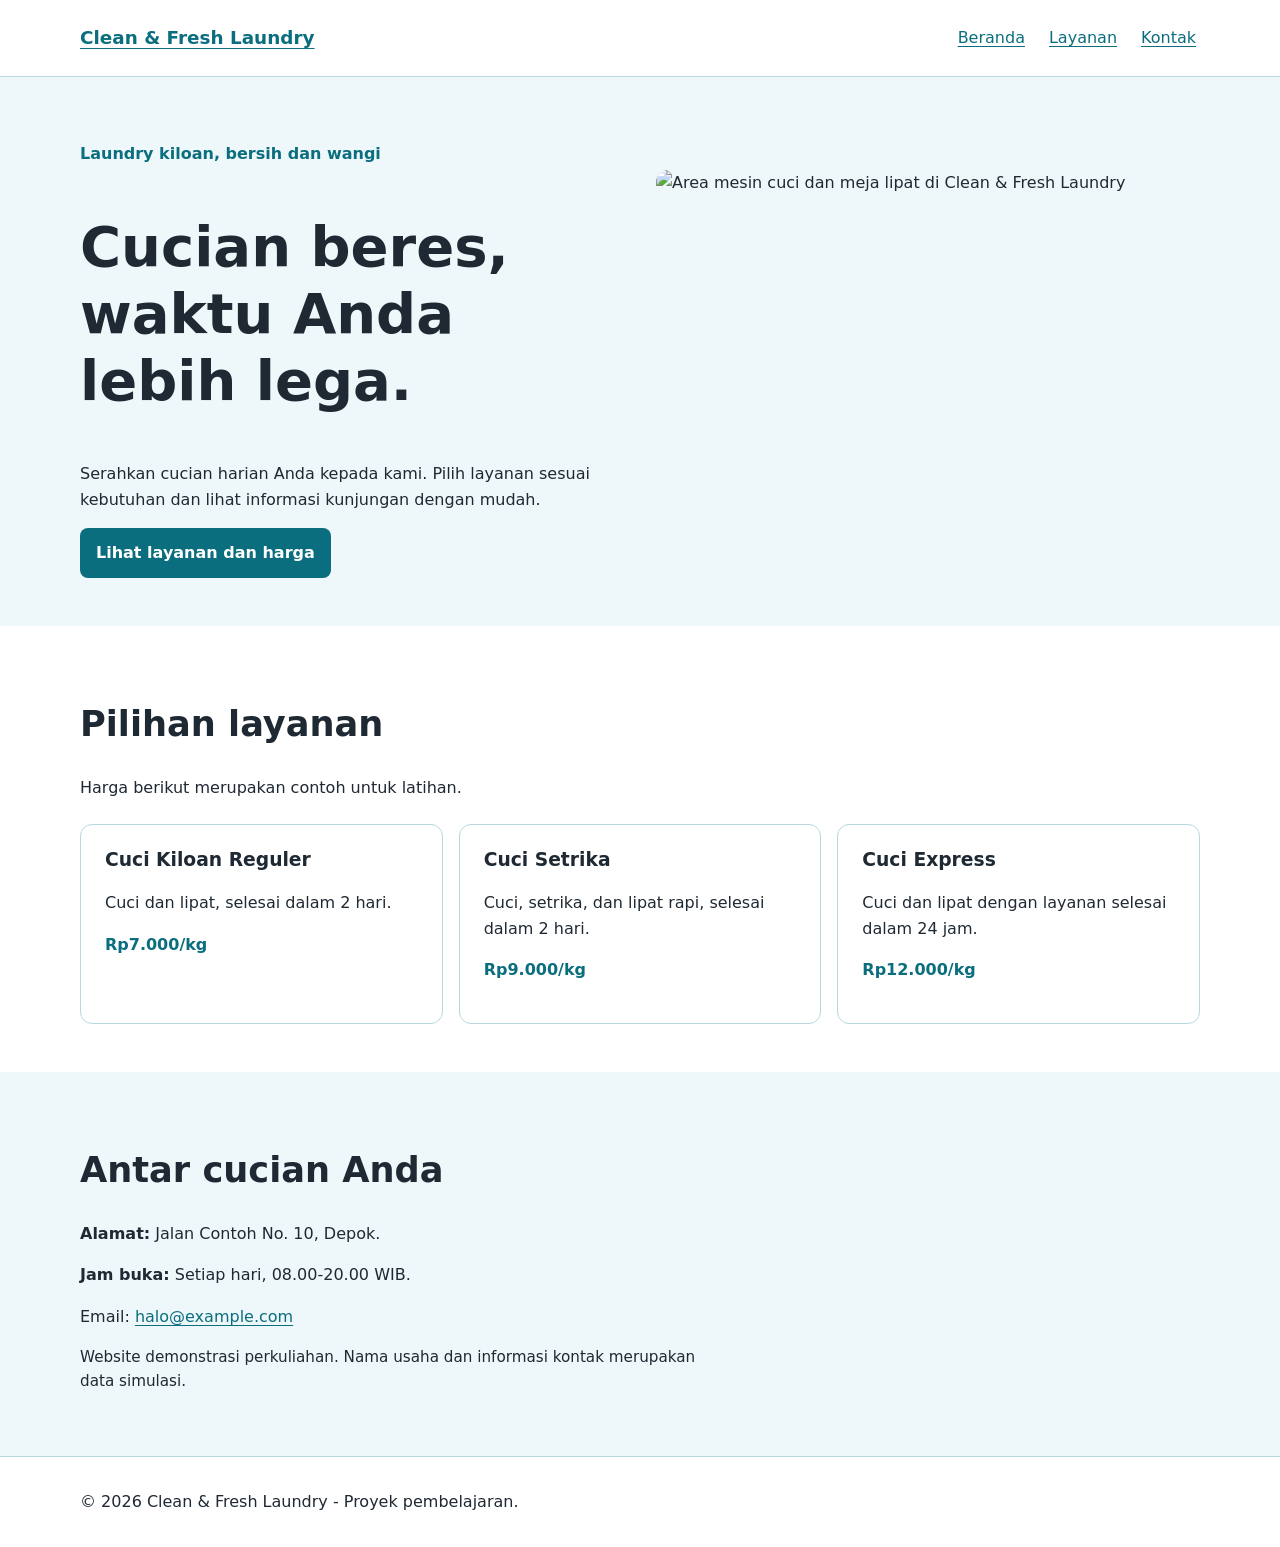
==== index.html @ 91923fb9 "first commit" ====
<!doctype html>
<html lang="id">
<head>
  <meta charset="utf-8">
  <meta name="viewport" content="width=device-width, initial-scale=1">
  <title>Clean &amp; Fresh Laundry | Layanan dan Kontak</title>
  <meta name="description" content="Layanan cuci kiloan, setrika, dan express
    dari Clean &amp; Fresh Laundry. Buka 08.00-20.00 WIB.">
  <link rel="stylesheet" href="base.css">
  <link rel="stylesheet" href="components.css">
</head>
<body>
  <a class="skip-link" href="#konten">Lewati navigasi ke konten utama</a>
 
  <header class="site-header">
    <div class="container site-header__inner">
      <a class="brand" href="#beranda">Clean &amp; Fresh Laundry</a>
      <nav aria-label="Navigasi utama">
        <ul class="nav-list">
          <li><a href="#beranda">Beranda</a></li>
          <li><a href="#katalog">Layanan</a></li>
          <li><a href="#kontak">Kontak</a></li>
        </ul>
      </nav>
    </div>
  </header>
 
  <main id="konten" tabindex="-1">
    <section id="beranda" class="section hero" aria-labelledby="judul-hero">
      <div class="container hero__grid">
        <div>
          <p class="eyebrow">Laundry kiloan, bersih dan wangi</p>
          <h1 id="judul-hero">Cucian beres, waktu Anda lebih lega.</h1>
          <p>Serahkan cucian harian Anda kepada kami. Pilih layanan sesuai
            kebutuhan dan lihat informasi kunjungan dengan mudah.</p>
          <a class="button" href="#katalog">Lihat layanan dan harga</a>
        </div>
        <img class="hero__image" src="assets/images/laundry.jpg"
          alt="Area mesin cuci dan meja lipat di Clean &amp; Fresh Laundry"
          width="1200" height="800">
      </div>
    </section>
 
    <section id="katalog" class="section" aria-labelledby="judul-katalog">
      <div class="container">
        <h2 id="judul-katalog">Pilihan layanan</h2>
        <p>Harga berikut merupakan contoh untuk latihan.</p>
        <div class="product-grid">
          <article class="product-card">
            <h3>Cuci Kiloan Reguler</h3>
            <p>Cuci dan lipat, selesai dalam 2 hari.</p>
            <p class="product-card__price">Rp7.000/kg</p>
          </article>
          <article class="product-card">
            <h3>Cuci Setrika</h3>
            <p>Cuci, setrika, dan lipat rapi, selesai dalam 2 hari.</p>
            <p class="product-card__price">Rp9.000/kg</p>
          </article>
          <article class="product-card">
            <h3>Cuci Express</h3>
            <p>Cuci dan lipat dengan layanan selesai dalam 24 jam.</p>
            <p class="product-card__price">Rp12.000/kg</p>
          </article>
        </div>
      </div>
    </section>
 
    <section id="kontak" class="section contact" aria-labelledby="judul-kontak">
      <div class="container">
        <h2 id="judul-kontak">Antar cucian Anda</h2>
        <p><strong>Alamat:</strong> Jalan Contoh No. 10, Depok.</p>
        <p><strong>Jam buka:</strong> Setiap hari, 08.00-20.00 WIB.</p>
        <address>Email: <a href="mailto:halo@example.com">halo@example.com</a></address>
        <p class="notice">Website demonstrasi perkuliahan. Nama usaha dan informasi
          kontak merupakan data simulasi.</p>
      </div>
    </section>
  </main>
 
  <footer class="site-footer">
    <div class="container">
      <p>&copy; 2026 Clean &amp; Fresh Laundry - Proyek pembelajaran.</p>
    </div>
  </footer>
</body>
</html>
---- base.css ----
:root {
  --color-text: #1f2933;
  --color-background: #ffffff;
  --color-brand: #0b6e7f;
  --color-soft: #eef7f9;
  --color-border: #b9d8de;
  --color-focus: #005fcc;
  --radius: 0.75rem;
}
* { box-sizing: border-box; }
body { margin: 0; color: var(--color-text); background: var(--color-background);
  font-family: system-ui, sans-serif; line-height: 1.6; overflow-wrap: break-word; }
h1, h2, h3 { line-height: 1.2; }
h1 { font-size: clamp(2rem, 5vw, 3.5rem); }
h2 { font-size: clamp(1.5rem, 3vw, 2.2rem); }
img { display: block; max-width: 100%; height: auto; }
a { color: var(--color-brand); text-underline-offset: 0.2em; }
a:focus-visible { outline: 3px solid var(--color-focus); outline-offset: 4px; }
address { font-style: normal; }
.container { width: min(100% - 2rem, 70rem); margin-inline: auto; }
.section { padding-block: 3rem; }
section[id] { scroll-margin-top: 1rem; }
.skip-link { position: absolute; top: 0.5rem; left: 0.5rem; z-index: 10; padding: 0.75rem;
  color: #ffffff; background: #1f2933; transform: translateY(-200%); }
.skip-link:focus { transform: translateY(0); }
---- components.css ----
.site-header { border-bottom: 1px solid var(--color-border); }
.site-header__inner { display: flex; flex-wrap: wrap; align-items: center;
  justify-content: space-between; gap: 1rem; padding-block: 1rem; }
.brand { font-size: 1.15rem; font-weight: 700; }
.nav-list { display: flex; flex-wrap: wrap; gap: 0.25rem 1rem; padding: 0; margin: 0; list-style: none; }
.nav-list a { display: inline-flex; align-items: center; min-height: 44px; padding-inline: 0.25rem; }
.hero { background: var(--color-soft); }
.hero__grid { display: grid; gap: 2rem; align-items: center; }
.hero__grid > * { min-width: 0; }
.eyebrow { color: var(--color-brand); font-weight: 700; }
.hero__image { width: 100%; border-radius: var(--radius); }
.button { display: inline-flex; align-items: center; justify-content: center; min-height: 44px;
  padding: 0.75rem 1rem; border-radius: 0.5rem; color: #ffffff; background: var(--color-brand);
  font-weight: 700; text-decoration: none; }
.button:hover { background: #084f5c; }
.product-grid { display: grid; gap: 1rem; margin-top: 1.5rem; }
.product-card { padding: 1.5rem; border: 1px solid var(--color-border); border-radius: var(--radius); }
.product-card h3 { margin-top: 0; }
.product-card__price { color: var(--color-brand); font-weight: 700; }
.contact { background: var(--color-soft); }
.notice { max-width: 65ch; font-size: 0.95rem; }
.site-footer { padding-block: 1rem; border-top: 1px solid var(--color-border); }
@media (min-width: 48rem) {
  .hero__grid { grid-template-columns: repeat(2, minmax(0, 1fr)); }
  .product-grid { grid-template-columns: repeat(3, minmax(0, 1fr)); }
}
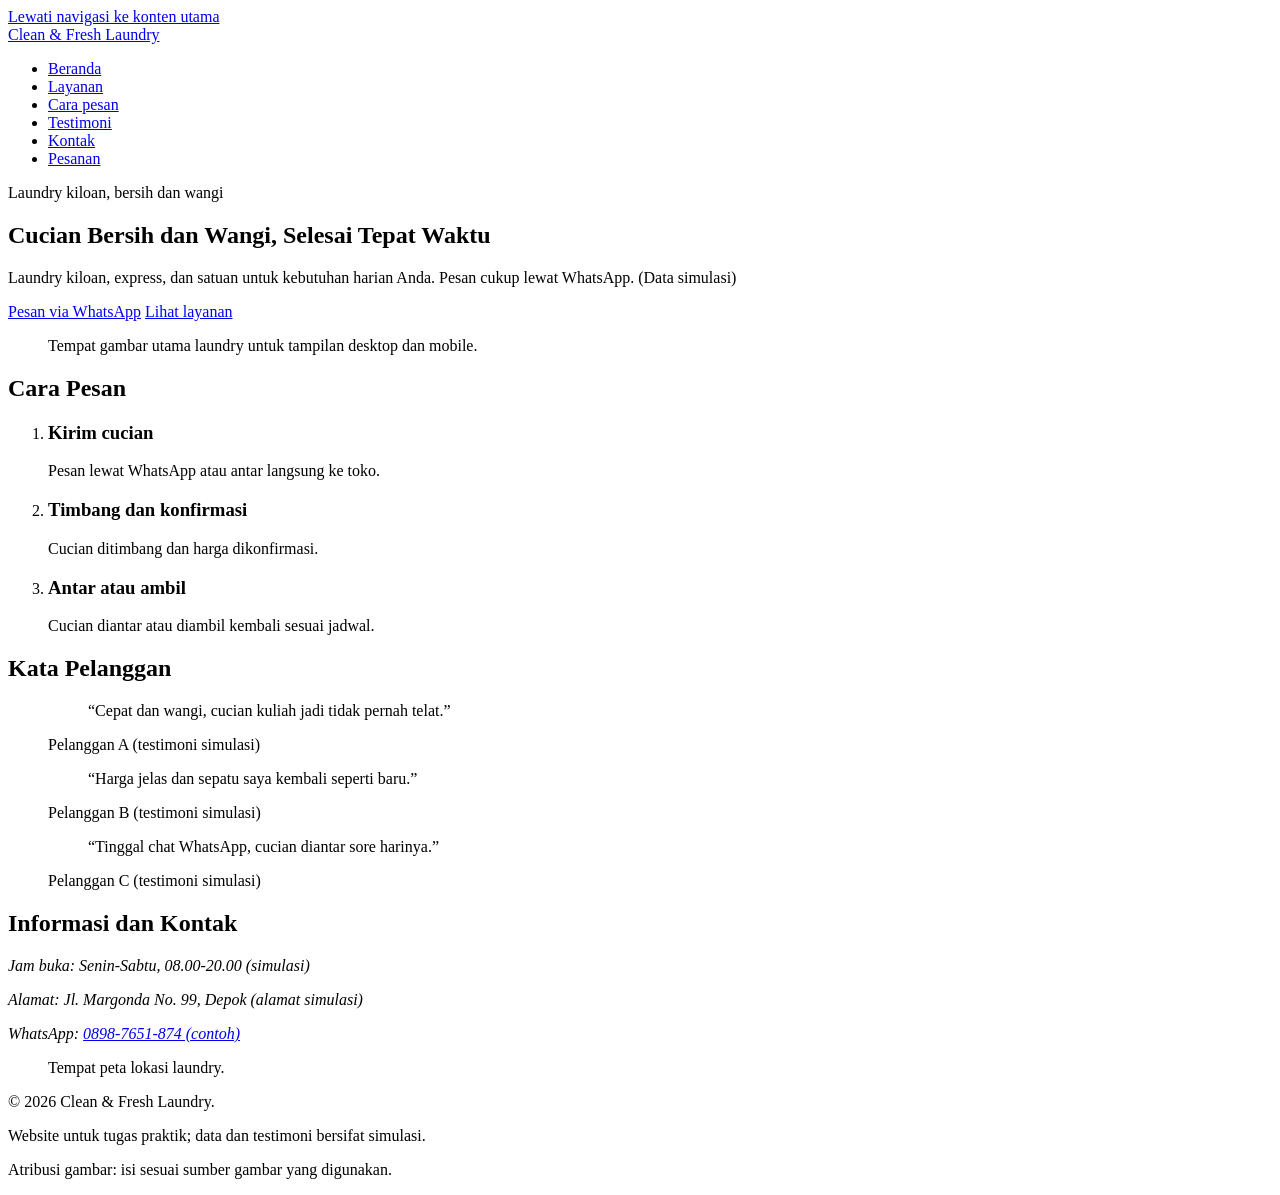
==== commit b5780a32: "Ini filenya jadi 3, masing masing buat menampilkan yang ada figma" ====
--- a/index.html
+++ b/index.html
@@ -3,84 +3,101 @@
 <head>
   <meta charset="utf-8">
   <meta name="viewport" content="width=device-width, initial-scale=1">
-  <title>Clean &amp; Fresh Laundry | Layanan dan Kontak</title>
-  <meta name="description" content="Layanan cuci kiloan, setrika, dan express
-    dari Clean &amp; Fresh Laundry. Buka 08.00-20.00 WIB.">
-  <link rel="stylesheet" href="base.css">
-  <link rel="stylesheet" href="components.css">
+  <title>Clean &amp; Fresh Laundry | Beranda, Layanan, dan Pesanan</title>
+  <meta name="description" content="Informasi layanan laundry, cara pemesanan,
+    dan kontak Clean &amp; Fresh Laundry.">
+  <link rel="icon" href="Assests/laundry-machine.png" type="image/png">
 </head>
 <body>
   <a class="skip-link" href="#konten">Lewati navigasi ke konten utama</a>
- 
-  <header class="site-header">
-    <div class="container site-header__inner">
-      <a class="brand" href="#beranda">Clean &amp; Fresh Laundry</a>
-      <nav aria-label="Navigasi utama">
-        <ul class="nav-list">
-          <li><a href="#beranda">Beranda</a></li>
-          <li><a href="#katalog">Layanan</a></li>
-          <li><a href="#kontak">Kontak</a></li>
-        </ul>
-      </nav>
-    </div>
+
+  <header>
+    <a href="#beranda">Clean &amp; Fresh Laundry</a>
+    <nav aria-label="Navigasi utama">
+      <ul>
+        <li><a href="index.html">Beranda</a></li>
+        <li><a href="opsi.html">Layanan</a></li>
+        <li><a href="#cara-pesan">Cara pesan</a></li>
+        <li><a href="#testimoni">Testimoni</a></li>
+        <li><a href="#kontak">Kontak</a></li>
+        <li><a href="pesanan.html">Pesanan</a></li>
+      </ul>
+    </nav>
   </header>
- 
+
   <main id="konten" tabindex="-1">
-    <section id="beranda" class="section hero" aria-labelledby="judul-hero">
-      <div class="container hero__grid">
-        <div>
-          <p class="eyebrow">Laundry kiloan, bersih dan wangi</p>
-          <h1 id="judul-hero">Cucian beres, waktu Anda lebih lega.</h1>
-          <p>Serahkan cucian harian Anda kepada kami. Pilih layanan sesuai
-            kebutuhan dan lihat informasi kunjungan dengan mudah.</p>
-          <a class="button" href="#katalog">Lihat layanan dan harga</a>
-        </div>
-        <img class="hero__image" src="assets/images/laundry.jpg"
-          alt="Area mesin cuci dan meja lipat di Clean &amp; Fresh Laundry"
-          width="1200" height="800">
-      </div>
+    <section id="beranda" aria-labelledby="judul-beranda">
+      <p>Laundry kiloan, bersih dan wangi</p>
+      <h1 id="judul-beranda">Cucian Bersih dan Wangi, Selesai Tepat Waktu</h1>
+      <p>Laundry kiloan, express, dan satuan untuk kebutuhan harian Anda.
+        Pesan cukup lewat WhatsApp. (Data simulasi)</p>
+      <p>
+        <a href="pesanan.html">Pesan via WhatsApp</a>
+        <a href="opsi.html">Lihat layanan</a>
+      </p>
+      <figure>
+        <figcaption>Tempat gambar utama laundry untuk tampilan desktop dan mobile.</figcaption>
+      </figure>
     </section>
- 
-    <section id="katalog" class="section" aria-labelledby="judul-katalog">
-      <div class="container">
-        <h2 id="judul-katalog">Pilihan layanan</h2>
-        <p>Harga berikut merupakan contoh untuk latihan.</p>
-        <div class="product-grid">
-          <article class="product-card">
-            <h3>Cuci Kiloan Reguler</h3>
-            <p>Cuci dan lipat, selesai dalam 2 hari.</p>
-            <p class="product-card__price">Rp7.000/kg</p>
-          </article>
-          <article class="product-card">
-            <h3>Cuci Setrika</h3>
-            <p>Cuci, setrika, dan lipat rapi, selesai dalam 2 hari.</p>
-            <p class="product-card__price">Rp9.000/kg</p>
-          </article>
-          <article class="product-card">
-            <h3>Cuci Express</h3>
-            <p>Cuci dan lipat dengan layanan selesai dalam 24 jam.</p>
-            <p class="product-card__price">Rp12.000/kg</p>
-          </article>
-        </div>
-      </div>
+
+    <section id="cara-pesan" aria-labelledby="judul-cara-pesan">
+      <h2 id="judul-cara-pesan">Cara Pesan</h2>
+      <ol>
+        <li>
+          <h3>Kirim cucian</h3>
+          <p>Pesan lewat WhatsApp atau antar langsung ke toko.</p>
+        </li>
+        <li>
+          <h3>Timbang dan konfirmasi</h3>
+          <p>Cucian ditimbang dan harga dikonfirmasi.</p>
+        </li>
+        <li>
+          <h3>Antar atau ambil</h3>
+          <p>Cucian diantar atau diambil kembali sesuai jadwal.</p>
+        </li>
+      </ol>
     </section>
- 
-    <section id="kontak" class="section contact" aria-labelledby="judul-kontak">
-      <div class="container">
-        <h2 id="judul-kontak">Antar cucian Anda</h2>
-        <p><strong>Alamat:</strong> Jalan Contoh No. 10, Depok.</p>
-        <p><strong>Jam buka:</strong> Setiap hari, 08.00-20.00 WIB.</p>
-        <address>Email: <a href="mailto:halo@example.com">halo@example.com</a></address>
-        <p class="notice">Website demonstrasi perkuliahan. Nama usaha dan informasi
-          kontak merupakan data simulasi.</p>
-      </div>
+
+    <section id="testimoni" aria-labelledby="judul-testimoni">
+      <h2 id="judul-testimoni">Kata Pelanggan</h2>
+      <figure>
+        <blockquote>
+          <p>“Cepat dan wangi, cucian kuliah jadi tidak pernah telat.”</p>
+        </blockquote>
+        <figcaption>Pelanggan A (testimoni simulasi)</figcaption>
+      </figure>
+      <figure>
+        <blockquote>
+          <p>“Harga jelas dan sepatu saya kembali seperti baru.”</p>
+        </blockquote>
+        <figcaption>Pelanggan B (testimoni simulasi)</figcaption>
+      </figure>
+      <figure>
+        <blockquote>
+          <p>“Tinggal chat WhatsApp, cucian diantar sore harinya.”</p>
+        </blockquote>
+        <figcaption>Pelanggan C (testimoni simulasi)</figcaption>
+      </figure>
     </section>
+
+    <section id="kontak" aria-labelledby="judul-kontak">
+      <h2 id="judul-kontak">Informasi dan Kontak</h2>
+      <address>
+        <p>Jam buka: Senin-Sabtu, 08.00-20.00 (simulasi)</p>
+        <p>Alamat: Jl. Margonda No. 99, Depok (alamat simulasi)</p>
+        <p>WhatsApp: <a href="https://wa.me/628987651874">0898-7651-874 (contoh)</a></p>
+      </address>
+      <figure>
+        <figcaption>Tempat peta lokasi laundry.</figcaption>
+      </figure>
+    </section>
+
   </main>
- 
-  <footer class="site-footer">
-    <div class="container">
-      <p>&copy; 2026 Clean &amp; Fresh Laundry - Proyek pembelajaran.</p>
-    </div>
+
+  <footer>
+    <p>&copy; 2026 Clean &amp; Fresh Laundry.</p>
+    <p>Website untuk tugas praktik; data dan testimoni bersifat simulasi.</p>
+    <p>Atribusi gambar: isi sesuai sumber gambar yang digunakan.</p>
   </footer>
 </body>
 </html>
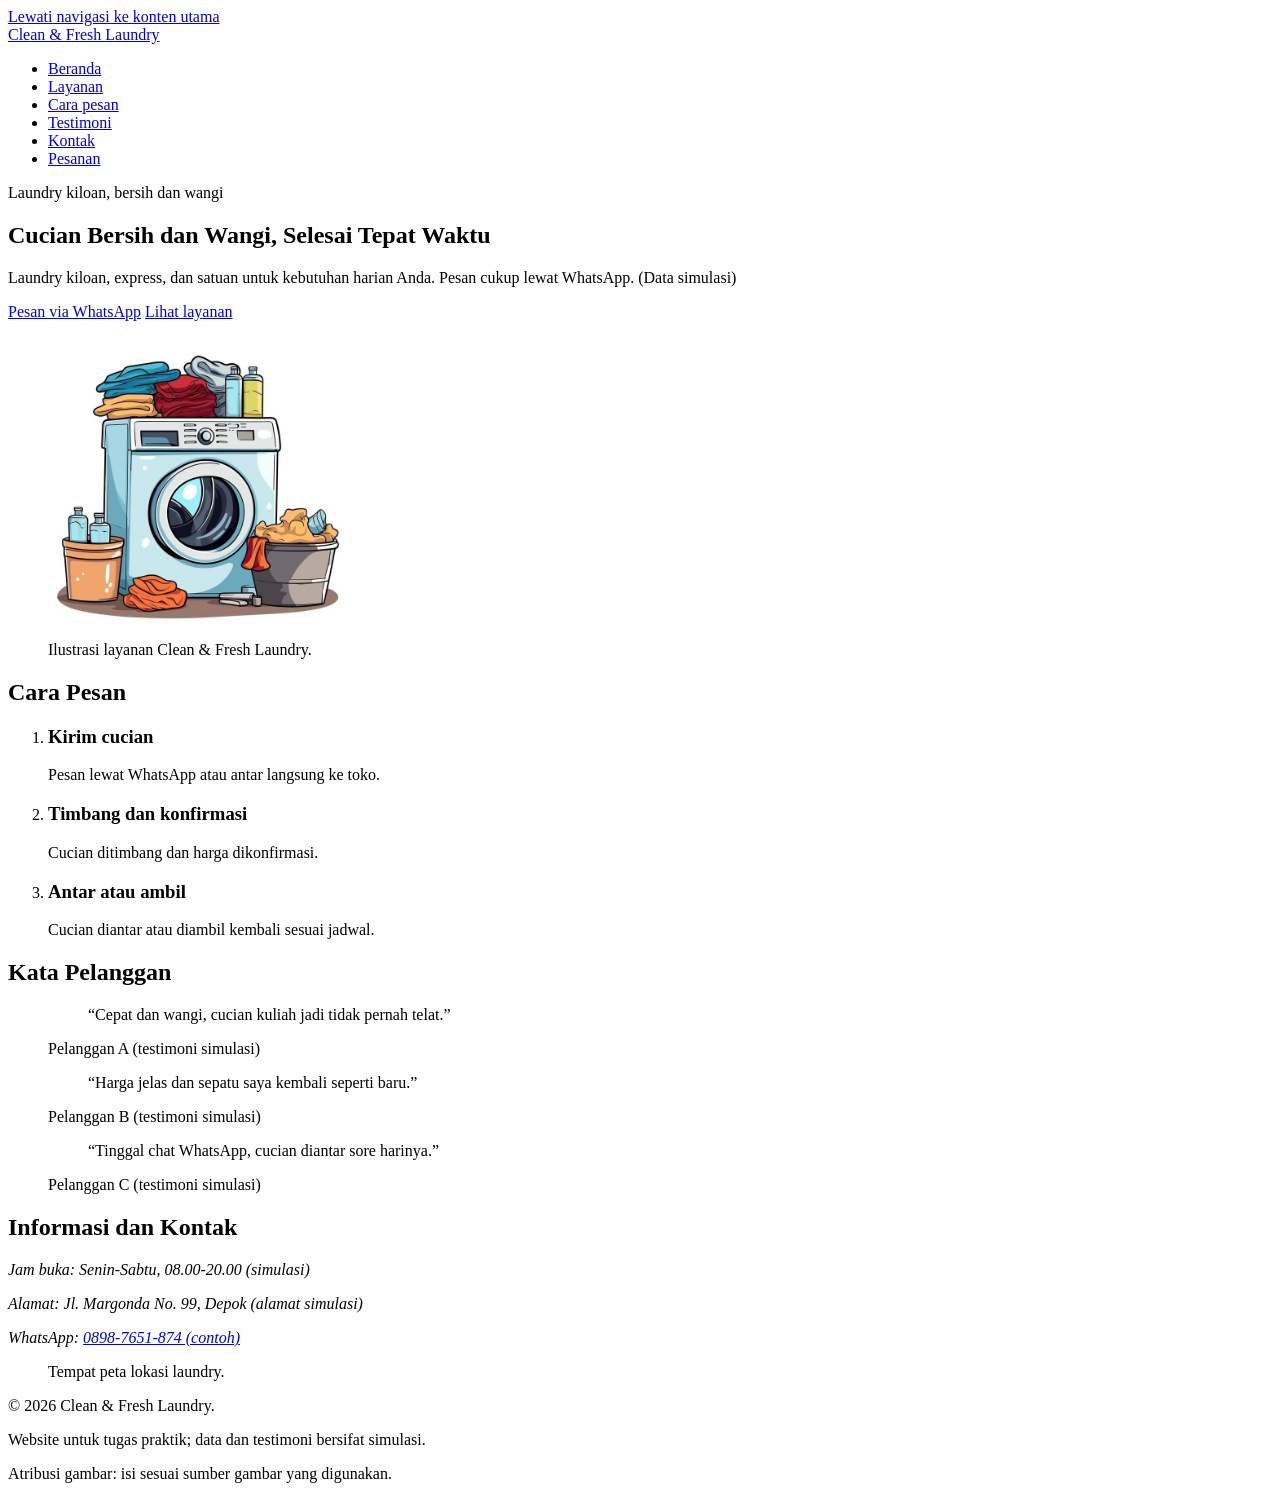
==== commit 38c801f8: "Update Baru nambah image" ====
--- a/index.html
+++ b/index.html
@@ -36,7 +36,10 @@
         <a href="opsi.html">Lihat layanan</a>
       </p>
       <figure>
-        <figcaption>Tempat gambar utama laundry untuk tampilan desktop dan mobile.</figcaption>
+        <img src="Assests/Fsan.jpg"
+          alt="Ilustrasi mesin cuci, pakaian bersih, dan perlengkapan laundry"
+          width="300" height="300">
+        <figcaption>Ilustrasi layanan Clean &amp; Fresh Laundry.</figcaption>
       </figure>
     </section>
 
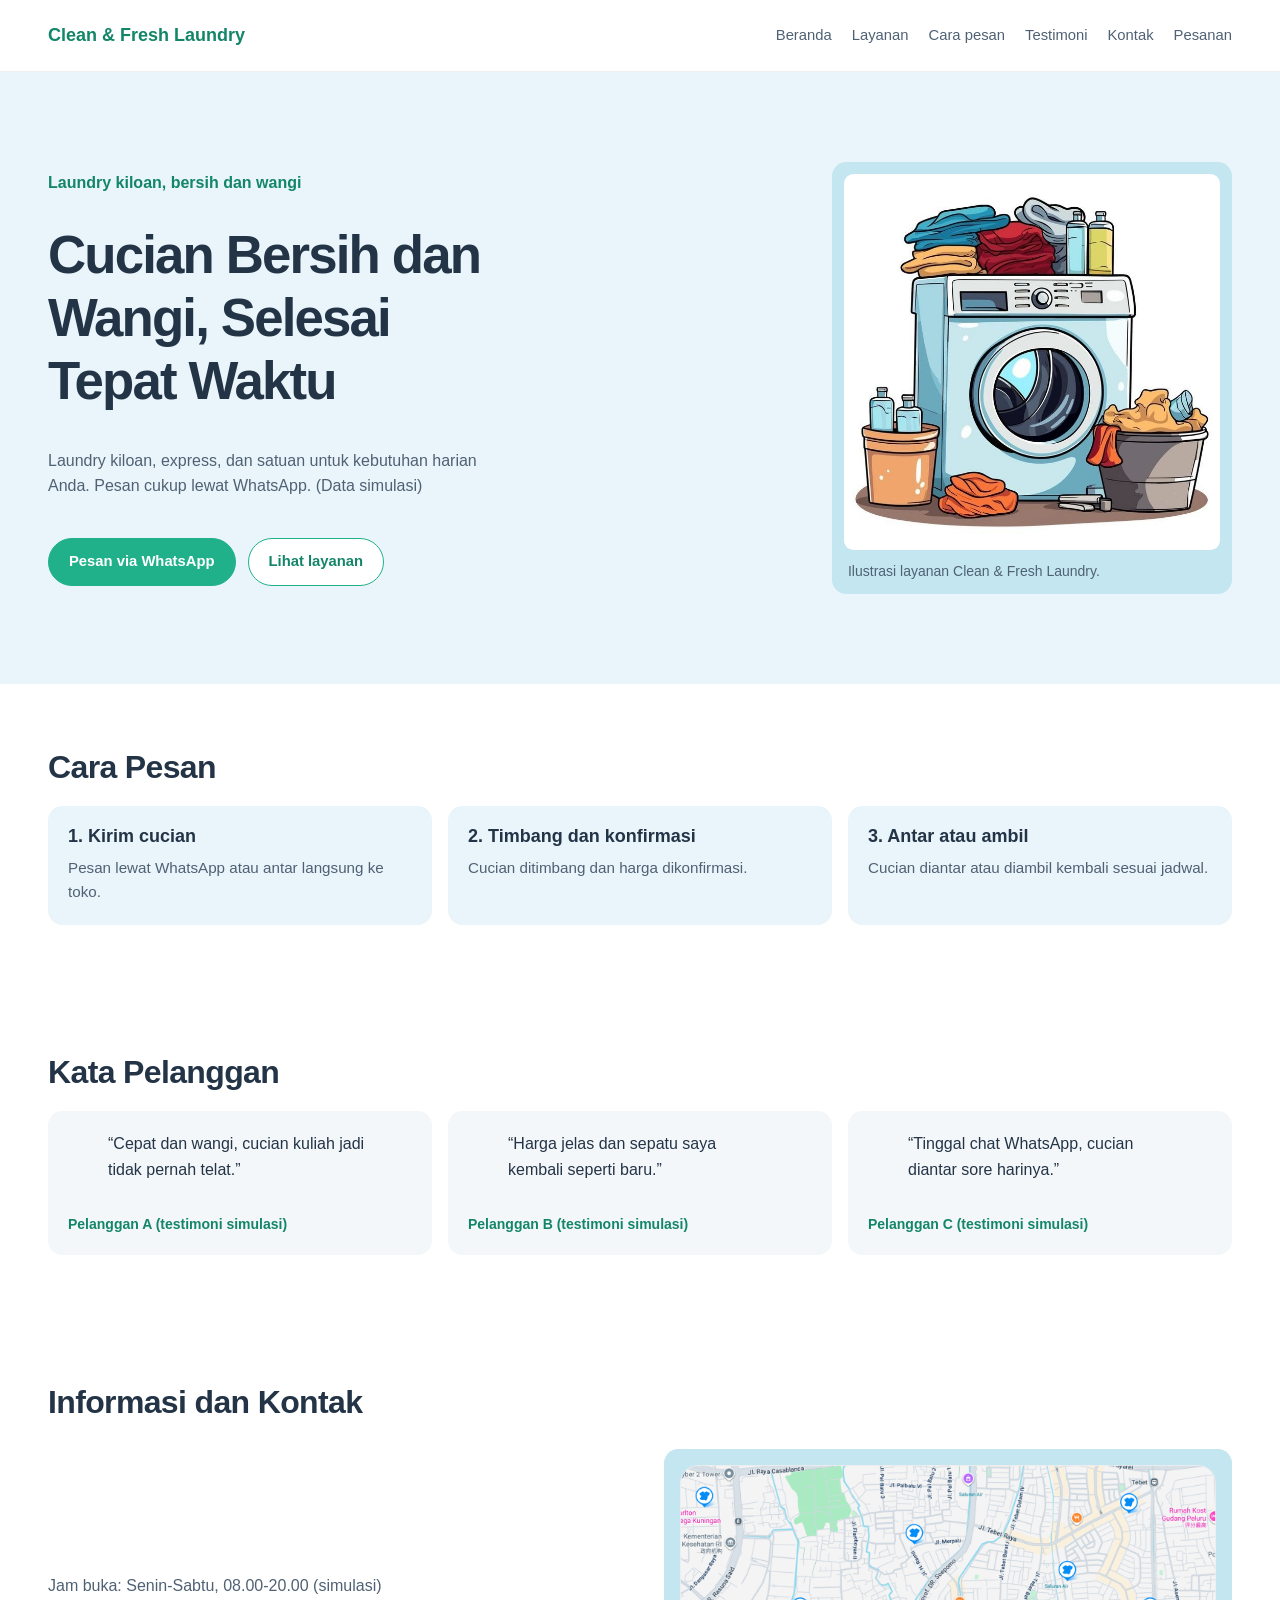
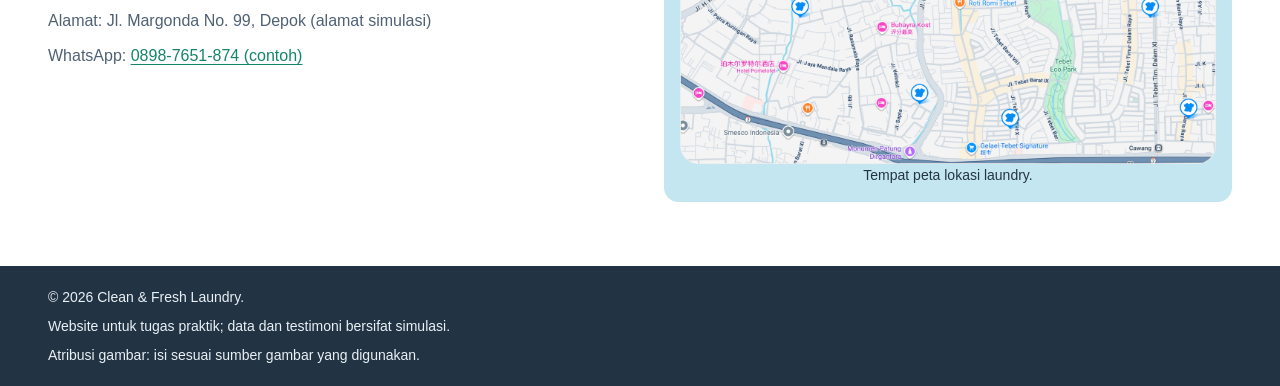
==== commit f26f4066: "done" ====
--- a/index.html
+++ b/index.html
@@ -7,6 +7,8 @@
   <meta name="description" content="Informasi layanan laundry, cara pemesanan,
     dan kontak Clean &amp; Fresh Laundry.">
   <link rel="icon" href="Assests/laundry-machine.png" type="image/png">
+  <link rel="stylesheet" href="base.css">
+  <link rel="stylesheet" href="components.css">
 </head>
 <body>
   <a class="skip-link" href="#konten">Lewati navigasi ke konten utama</a>
@@ -91,6 +93,7 @@
         <p>WhatsApp: <a href="https://wa.me/628987651874">0898-7651-874 (contoh)</a></p>
       </address>
       <figure>
+        <img src="Assests/map.png" alt="Peta lokasi laundry di sekitar kawasan Tebet" width="1444" height="804">
         <figcaption>Tempat peta lokasi laundry.</figcaption>
       </figure>
     </section>
--- a/base.css
+++ b/base.css
@@ -0,0 +1,134 @@
+:root {
+  color-scheme: light;
+  --color-text: #243447;
+  --color-muted: #506174;
+  --color-background: #ffffff;
+  --color-brand: #20b18b;
+  --color-brand-dark: #138568;
+  --color-soft: #e9f5fb;
+  --color-card: #f3f7fa;
+  --color-border: #c8dce5;
+  --color-focus: #0878d1;
+  --radius: 0.9rem;
+  --content-width: 74rem;
+}
+
+* {
+  box-sizing: border-box;
+}
+
+html {
+  scroll-behavior: smooth;
+}
+
+body {
+  min-width: 320px;
+  margin: 0;
+  color: var(--color-text);
+  background: var(--color-background);
+  font-family: Arial, Helvetica, sans-serif;
+  line-height: 1.6;
+  overflow-wrap: break-word;
+}
+
+h1,
+h2,
+h3,
+p,
+figure,
+blockquote {
+  margin-top: 0;
+}
+
+h1,
+h2,
+h3 {
+  line-height: 1.2;
+}
+
+h1 {
+  margin-bottom: 1rem;
+  font-size: clamp(2rem, 5vw, 3.3rem);
+  letter-spacing: -0.035em;
+}
+
+h2 {
+  margin-bottom: 1.25rem;
+  font-size: clamp(1.5rem, 3vw, 2rem);
+  letter-spacing: -0.02em;
+}
+
+h3 {
+  margin-bottom: 0.5rem;
+  font-size: 1.125rem;
+}
+
+p {
+  margin-bottom: 1rem;
+}
+
+img {
+  display: block;
+  max-width: 100%;
+  height: auto;
+}
+
+a {
+  color: var(--color-brand-dark);
+  text-underline-offset: 0.2em;
+}
+
+a:focus-visible {
+  outline: 3px solid var(--color-focus);
+  outline-offset: 4px;
+}
+
+address {
+  font-style: normal;
+}
+
+main,
+section[id] {
+  scroll-margin-top: 1rem;
+}
+
+figure {
+  margin-inline: 0;
+}
+
+figcaption {
+  margin-top: 0.65rem;
+  color: var(--color-muted);
+  font-size: 0.875rem;
+}
+
+.container {
+  width: min(100% - 2rem, var(--content-width));
+  margin-inline: auto;
+}
+
+.section {
+  padding-block: clamp(2.5rem, 6vw, 4.5rem);
+}
+
+.skip-link {
+  position: absolute;
+  top: 0.5rem;
+  left: 0.5rem;
+  z-index: 10;
+  padding: 0.75rem 1rem;
+  color: #ffffff;
+  background: var(--color-text);
+  border-radius: 0.4rem;
+  transform: translateY(-200%);
+}
+
+.skip-link:focus {
+  transform: translateY(0);
+}
+
+@media (prefers-reduced-motion: reduce) {
+  html {
+    scroll-behavior: auto;
+  }
+}
--- a/components.css
+++ b/components.css
@@ -0,0 +1,658 @@
+header {
+  position: relative;
+  z-index: 1;
+  display: flex;
+  flex-wrap: wrap;
+  align-items: center;
+  justify-content: space-between;
+  gap: 0.5rem 1.5rem;
+  min-height: 4.5rem;
+  padding: 0.75rem max(1.25rem, calc((100% - var(--content-width)) / 2));
+  background: var(--color-background);
+  border-bottom: 1px solid #edf1f4;
+}
+
+header > a {
+  color: var(--color-brand-dark);
+  font-size: 1.125rem;
+  font-weight: 700;
+  text-decoration: none;
+}
+
+header nav ul {
+  display: flex;
+  flex-wrap: wrap;
+  align-items: center;
+  gap: 0.25rem 1.25rem;
+  padding: 0;
+  margin: 0;
+  list-style: none;
+}
+
+header nav a {
+  display: inline-flex;
+  align-items: center;
+  min-height: 44px;
+  color: var(--color-muted);
+  font-size: 0.925rem;
+  text-decoration: none;
+}
+
+header nav a:hover,
+header nav a[aria-current="page"] {
+  color: var(--color-brand-dark);
+}
+
+main:has(> #beranda) {
+  width: 100%;
+}
+
+#beranda {
+  display: grid;
+  grid-template-columns: minmax(0, 1.05fr) minmax(16rem, 0.95fr);
+  align-items: center;
+  gap: 0.15rem 3.5rem;
+  padding: clamp(3rem, 7vw, 5.75rem) max(1.25rem, calc((100% - var(--content-width)) / 2));
+  background: var(--color-soft);
+}
+
+#beranda > p:first-child {
+  grid-column: 1;
+  grid-row: 1;
+  margin-bottom: 0.5rem;
+  color: var(--color-brand-dark);
+  font-weight: 700;
+}
+
+#beranda h1 {
+  grid-column: 1;
+  grid-row: 2;
+  max-width: 15ch;
+}
+
+#beranda > p:nth-of-type(2) {
+  grid-column: 1;
+  grid-row: 3;
+  max-width: 52ch;
+  margin-bottom: 1.25rem;
+  color: var(--color-muted);
+}
+
+#beranda > p:nth-of-type(3) {
+  display: flex;
+  flex-wrap: wrap;
+  gap: 0.75rem;
+  grid-column: 1;
+  grid-row: 4;
+  margin-bottom: 0;
+}
+
+#beranda > p:nth-of-type(3) a,
+main > p > a[href^="https://wa.me"] {
+  display: inline-flex;
+  align-items: center;
+  justify-content: center;
+  min-height: 44px;
+  padding: 0.7rem 1.25rem;
+  color: #ffffff;
+  background: var(--color-brand);
+  border: 1px solid var(--color-brand);
+  border-radius: 999px;
+  font-size: 0.925rem;
+  font-weight: 700;
+  text-align: center;
+  text-decoration: none;
+  transition: background-color 160ms ease, border-color 160ms ease, transform 160ms ease;
+}
+
+#beranda > p:nth-of-type(3) a:hover,
+main > p > a[href^="https://wa.me"]:hover {
+  background: var(--color-brand-dark);
+  border-color: var(--color-brand-dark);
+  transform: translateY(-1px);
+}
+
+#beranda > p:nth-of-type(3) a + a {
+  color: var(--color-brand-dark);
+  background: #ffffff;
+}
+
+#beranda > p:nth-of-type(3) a + a:hover {
+  color: #ffffff;
+  background: var(--color-brand-dark);
+}
+
+#beranda figure {
+  grid-column: 2;
+  grid-row: 1 / span 4;
+  justify-self: end;
+  width: min(100%, 25rem);
+  padding: 0.75rem;
+  margin: 0;
+  background: #c3e6f1;
+  border-radius: var(--radius);
+}
+
+#beranda figure img {
+  width: 100%;
+  aspect-ratio: 1;
+  object-fit: cover;
+  border-radius: calc(var(--radius) - 0.3rem);
+}
+
+#beranda figcaption {
+  padding-inline: 0.25rem;
+}
+
+#cara-pesan,
+#testimoni,
+#kontak {
+  padding: clamp(2.75rem, 5vw, 4rem) max(1.25rem, calc((100% - var(--content-width)) / 2));
+}
+
+#cara-pesan h2,
+#testimoni h2,
+#kontak h2 {
+  grid-column: 1 / -1;
+}
+
+#cara-pesan ol {
+  display: grid;
+  grid-template-columns: repeat(3, minmax(0, 1fr));
+  gap: 1rem;
+  padding: 0;
+  margin: 0;
+  list-style: none;
+  counter-reset: order-step;
+}
+
+#cara-pesan li {
+  min-width: 0;
+  padding: 1.25rem;
+  background: var(--color-soft);
+  border-radius: var(--radius);
+  counter-increment: order-step;
+}
+
+#cara-pesan li h3::before {
+  content: counter(order-step) ". ";
+}
+
+#cara-pesan li p {
+  margin-bottom: 0;
+  color: var(--color-muted);
+  font-size: 0.95rem;
+}
+
+#testimoni {
+  display: grid;
+  grid-template-columns: repeat(3, minmax(0, 1fr));
+  gap: 1rem;
+}
+
+#testimoni h2 {
+  margin-bottom: 0.25rem;
+}
+
+#testimoni figure {
+  display: flex;
+  flex-direction: column;
+  min-width: 0;
+  min-height: 9rem;
+  padding: 1.25rem;
+  margin: 0;
+  background: var(--color-card);
+  border-radius: var(--radius);
+}
+
+#testimoni blockquote {
+  margin-bottom: 1rem;
+}
+
+#testimoni blockquote p {
+  margin-bottom: 0;
+}
+
+#testimoni figcaption {
+  margin-top: auto;
+  color: var(--color-brand-dark);
+  font-size: 0.875rem;
+  font-weight: 700;
+}
+
+#kontak {
+  display: grid;
+  grid-template-columns: repeat(2, minmax(0, 1fr));
+  align-items: center;
+  gap: 0.5rem 3rem;
+  background: #ffffff;
+}
+
+#kontak address {
+  grid-column: 1;
+}
+
+#kontak address p {
+  margin-bottom: 0.6rem;
+  color: var(--color-muted);
+}
+
+#kontak figure {
+  display: grid;
+  grid-column: 2;
+  grid-row: 2;
+  place-items: center;
+  min-height: 12rem;
+  padding: 1rem;
+  margin: 0;
+  background: #c3e6f1;
+  border-radius: var(--radius);
+  text-align: center;
+}
+
+#kontak figcaption {
+  margin: 0;
+  color: var(--color-text);
+}
+
+main:not(:has(> #beranda)) {
+  width: min(100% - 2rem, var(--content-width));
+  margin-inline: auto;
+  padding-block: clamp(2rem, 5vw, 3.5rem);
+}
+
+main:has(> ul) {
+  display: grid;
+  grid-template-columns: minmax(0, 1fr) minmax(16rem, 0.9fr);
+  align-items: start;
+  gap: 1rem 2.5rem;
+}
+
+main:has(> ul) > h1,
+main:has(> ul) > h1 + p,
+main:has(> ul) > p:has(a),
+main:has(> ul) > p:last-child {
+  grid-column: 1 / -1;
+}
+
+main:has(> ul) > h1 {
+  margin-bottom: 0;
+}
+
+main:has(> ul) > h1 + p {
+  margin-bottom: 0.5rem;
+  color: var(--color-muted);
+}
+
+main:has(> ul) > figure {
+  grid-column: 2;
+  grid-row: 3;
+  margin: 0;
+}
+
+main:has(> ul) > figure img,
+main:has(> figure img) > figure img {
+  width: 100%;
+  max-height: 24rem;
+  object-fit: cover;
+  border-radius: var(--radius);
+}
+
+main > ul {
+  display: grid;
+  gap: 0.85rem;
+  grid-column: 1;
+  grid-row: 3;
+  padding: 0;
+  margin: 0;
+  list-style: none;
+}
+
+main > ul li {
+  min-width: 0;
+}
+
+main > ul article {
+  height: 100%;
+  padding: 1.25rem;
+  background: var(--color-card);
+  border: 1px solid transparent;
+  border-radius: var(--radius);
+}
+
+main > ul article h2 {
+  margin-bottom: 0.5rem;
+  font-size: 1.15rem;
+}
+
+main > ul article p {
+  margin-bottom: 0.45rem;
+  color: var(--color-muted);
+  font-size: 0.95rem;
+}
+
+main > ul article p:last-child {
+  margin-bottom: 0;
+}
+
+main > ul article p:nth-of-type(1) {
+  color: var(--color-brand-dark);
+  font-weight: 700;
+}
+
+main:has(> p > a[href^="https://wa.me"]) {
+  display: grid;
+  grid-template-columns: minmax(0, 1fr) minmax(16rem, 0.9fr);
+  align-items: center;
+  gap: 0.5rem 3rem;
+}
+
+main:has(> p > a[href^="https://wa.me"]) > h1,
+main:has(> p > a[href^="https://wa.me"]) > p:nth-of-type(1),
+main:has(> p > a[href^="https://wa.me"]) > section,
+main:has(> p > a[href^="https://wa.me"]) > p:last-child {
+  grid-column: 1 / -1;
+}
+
+main:has(> p > a[href^="https://wa.me"]) > h1 {
+  margin-bottom: 0;
+}
+
+main:has(> p > a[href^="https://wa.me"]) > p:nth-of-type(1) {
+  margin-bottom: 0.5rem;
+  color: var(--color-muted);
+}
+
+main:has(> p > a[href^="https://wa.me"]) > p:nth-of-type(2) {
+  grid-column: 1;
+  grid-row: 3;
+}
+
+main:has(> p > a[href^="https://wa.me"]) > figure {
+  grid-column: 2;
+  grid-row: 3;
+  margin: 0;
+}
+
+main:has(> p > a[href^="https://wa.me"]) > section {
+  display: grid;
+  grid-template-columns: repeat(2, minmax(0, 1fr));
+  align-items: center;
+  gap: 1rem 2rem;
+  padding: 2.5rem 0 0;
+}
+
+main:has(> p > a[href^="https://wa.me"]) > section h2 {
+  grid-column: 1 / -1;
+  margin-bottom: 0;
+}
+
+main:has(> p > a[href^="https://wa.me"]) > section address {
+  grid-column: 1;
+}
+
+main:has(> p > a[href^="https://wa.me"]) > section figure {
+  display: grid;
+  grid-column: 2;
+  grid-row: 2;
+  place-items: center;
+  min-height: 12rem;
+  padding: 1rem;
+  margin: 0;
+  background: #c3e6f1;
+  border-radius: var(--radius);
+  text-align: center;
+}
+
+main:has(> p > a[href^="https://wa.me"]) > section figure figcaption {
+  margin: 0;
+  color: var(--color-text);
+}
+
+footer {
+  padding: 1.25rem max(1.25rem, calc((100% - var(--content-width)) / 2));
+  color: #e9f1f5;
+  background: #223344;
+  font-size: 0.875rem;
+}
+
+footer p {
+  margin-bottom: 0.4rem;
+}
+
+footer p:last-child {
+  margin-bottom: 0;
+}
+
+.site-header {
+  border-bottom: 1px solid var(--color-border);
+}
+
+.site-header__inner {
+  display: flex;
+  flex-wrap: wrap;
+  align-items: center;
+  justify-content: space-between;
+  gap: 1rem;
+  padding-block: 1rem;
+}
+
+.brand {
+  color: var(--color-brand-dark);
+  font-size: 1.15rem;
+  font-weight: 700;
+  text-decoration: none;
+}
+
+.nav-list {
+  display: flex;
+  flex-wrap: wrap;
+  gap: 0.25rem 1rem;
+  padding: 0;
+  margin: 0;
+  list-style: none;
+}
+
+.nav-list a {
+  display: inline-flex;
+  align-items: center;
+  min-height: 44px;
+  padding-inline: 0.25rem;
+}
+
+.hero {
+  background: var(--color-soft);
+}
+
+.hero__grid {
+  display: grid;
+  gap: 2rem;
+  align-items: center;
+}
+
+.hero__grid > * {
+  min-width: 0;
+}
+
+.eyebrow {
+  color: var(--color-brand-dark);
+  font-weight: 700;
+}
+
+.hero__image {
+  width: 100%;
+  border-radius: var(--radius);
+}
+
+.button {
+  display: inline-flex;
+  align-items: center;
+  justify-content: center;
+  min-height: 44px;
+  padding: 0.75rem 1rem;
+  color: #ffffff;
+  background: var(--color-brand);
+  border-radius: 999px;
+  font-weight: 700;
+  text-decoration: none;
+}
+
+.button:hover {
+  background: var(--color-brand-dark);
+}
+
+.product-grid {
+  display: grid;
+  gap: 1rem;
+  margin-top: 1.5rem;
+}
+
+.product-card {
+  padding: 1.5rem;
+  background: var(--color-card);
+  border: 1px solid var(--color-border);
+  border-radius: var(--radius);
+}
+
+.product-card h3 {
+  margin-top: 0;
+}
+
+.product-card__price {
+  color: var(--color-brand-dark);
+  font-weight: 700;
+}
+
+.contact {
+  background: var(--color-soft);
+}
+
+.notice {
+  max-width: 65ch;
+  font-size: 0.95rem;
+}
+
+.site-footer {
+  padding-block: 1rem;
+  border-top: 1px solid var(--color-border);
+}
+
+@media (min-width: 48rem) {
+  .hero__grid {
+    grid-template-columns: repeat(2, minmax(0, 1fr));
+  }
+
+  .product-grid {
+    grid-template-columns: repeat(3, minmax(0, 1fr));
+  }
+}
+
+@media (max-width: 47.99rem) {
+  header {
+    align-items: flex-start;
+    flex-direction: column;
+    gap: 0.25rem;
+    padding-inline: 1.25rem;
+  }
+
+  header nav,
+  header nav ul {
+    width: 100%;
+  }
+
+  header nav ul {
+    column-gap: 0.75rem;
+  }
+
+  header nav a {
+    font-size: 0.875rem;
+  }
+
+  #beranda {
+    grid-template-columns: minmax(0, 1fr);
+    gap: 0;
+    padding-inline: 1.25rem;
+  }
+
+  #beranda > p:first-child,
+  #beranda h1,
+  #beranda > p:nth-of-type(2),
+  #beranda > p:nth-of-type(3),
+  #beranda figure {
+    grid-column: 1;
+    grid-row: auto;
+  }
+
+  #beranda h1 {
+    max-width: 16ch;
+  }
+
+  #beranda figure {
+    justify-self: stretch;
+    width: 100%;
+    margin-top: 1.25rem;
+  }
+
+  #cara-pesan,
+  #testimoni,
+  #kontak {
+    padding-inline: 1.25rem;
+  }
+
+  #cara-pesan ol,
+  #testimoni {
+    grid-template-columns: minmax(0, 1fr);
+  }
+
+  #kontak {
+    grid-template-columns: minmax(0, 1fr);
+  }
+
+  #kontak h2,
+  #kontak address,
+  #kontak figure {
+    grid-column: 1;
+    grid-row: auto;
+  }
+
+  main:has(> ul),
+  main:has(> p > a[href^="https://wa.me"]) {
+    grid-template-columns: minmax(0, 1fr);
+    gap: 0.75rem;
+  }
+
+  main:has(> ul) > h1,
+  main:has(> ul) > h1 + p,
+  main:has(> ul) > p:has(a),
+  main:has(> ul) > p:last-child,
+  main:has(> ul) > figure,
+  main > ul,
+  main:has(> p > a[href^="https://wa.me"]) > h1,
+  main:has(> p > a[href^="https://wa.me"]) > p,
+  main:has(> p > a[href^="https://wa.me"]) > figure,
+  main:has(> p > a[href^="https://wa.me"]) > section,
+  main:has(> p > a[href^="https://wa.me"]) > section h2,
+  main:has(> p > a[href^="https://wa.me"]) > section address,
+  main:has(> p > a[href^="https://wa.me"]) > section figure {
+    grid-column: 1;
+    grid-row: auto;
+  }
+
+  main:has(> ul) > figure {
+    margin-block: 0.5rem;
+  }
+
+  main:has(> p > a[href^="https://wa.me"]) > section {
+    grid-template-columns: minmax(0, 1fr);
+    gap: 1rem;
+    padding-top: 1.5rem;
+  }
+
+  main:has(> p > a[href^="https://wa.me"]) > section figure {
+    grid-row: auto;
+  }
+
+  footer {
+    padding-inline: 1.25rem;
+  }
+}
